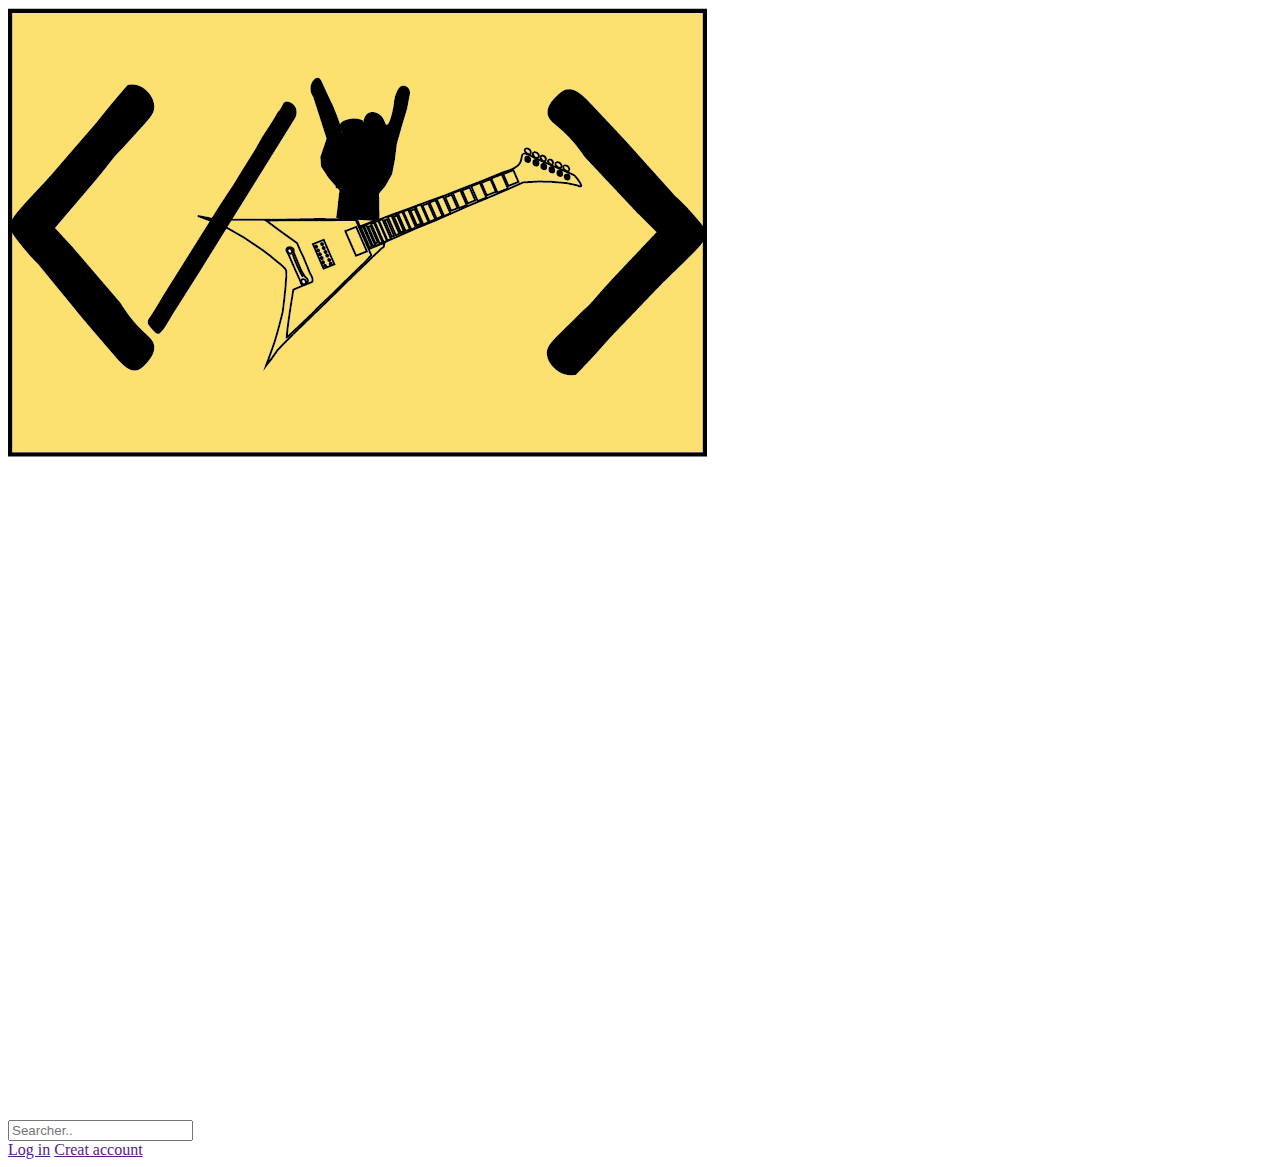
==== Index.html @ 86a0cb9c "Avance de la actividad Layout" ====
<!DOCTYPE html>
<html lang="en">
<head>
    <meta charset="UTF-8">
    <meta name="viewport" content="width=device-width, initial-scale=1.0">
    <title>Renposive</title>
    <link rel="stylesheet" href="style.css">
    <!-- <link rel="stylesheet" href="style2.css"> -->
</head>
<body>
    <header class="header">
        <div class="header__contenedor">
            <div class="header__contenedor--img-input">
                <img class="header__logo" src="Yesid Stiven Pabon Corredor.20.png" alt="">
                
                <input class="header__input" type="text"placeholder="Searcher.." >
            </div>
            <div class="header__contenedor--link">
                <a class="header__link"href="">Log in</a>
                <a class="header__link1"href="">Creat account</a>
            </div>    
        </div>      
    </header>
    <div class=" contenedor">
        <nav class="nav">
        </nav>
        <main class="main">
        </main>
        <aside class="aside">
        </aside>
    </div>
</body>
</html>
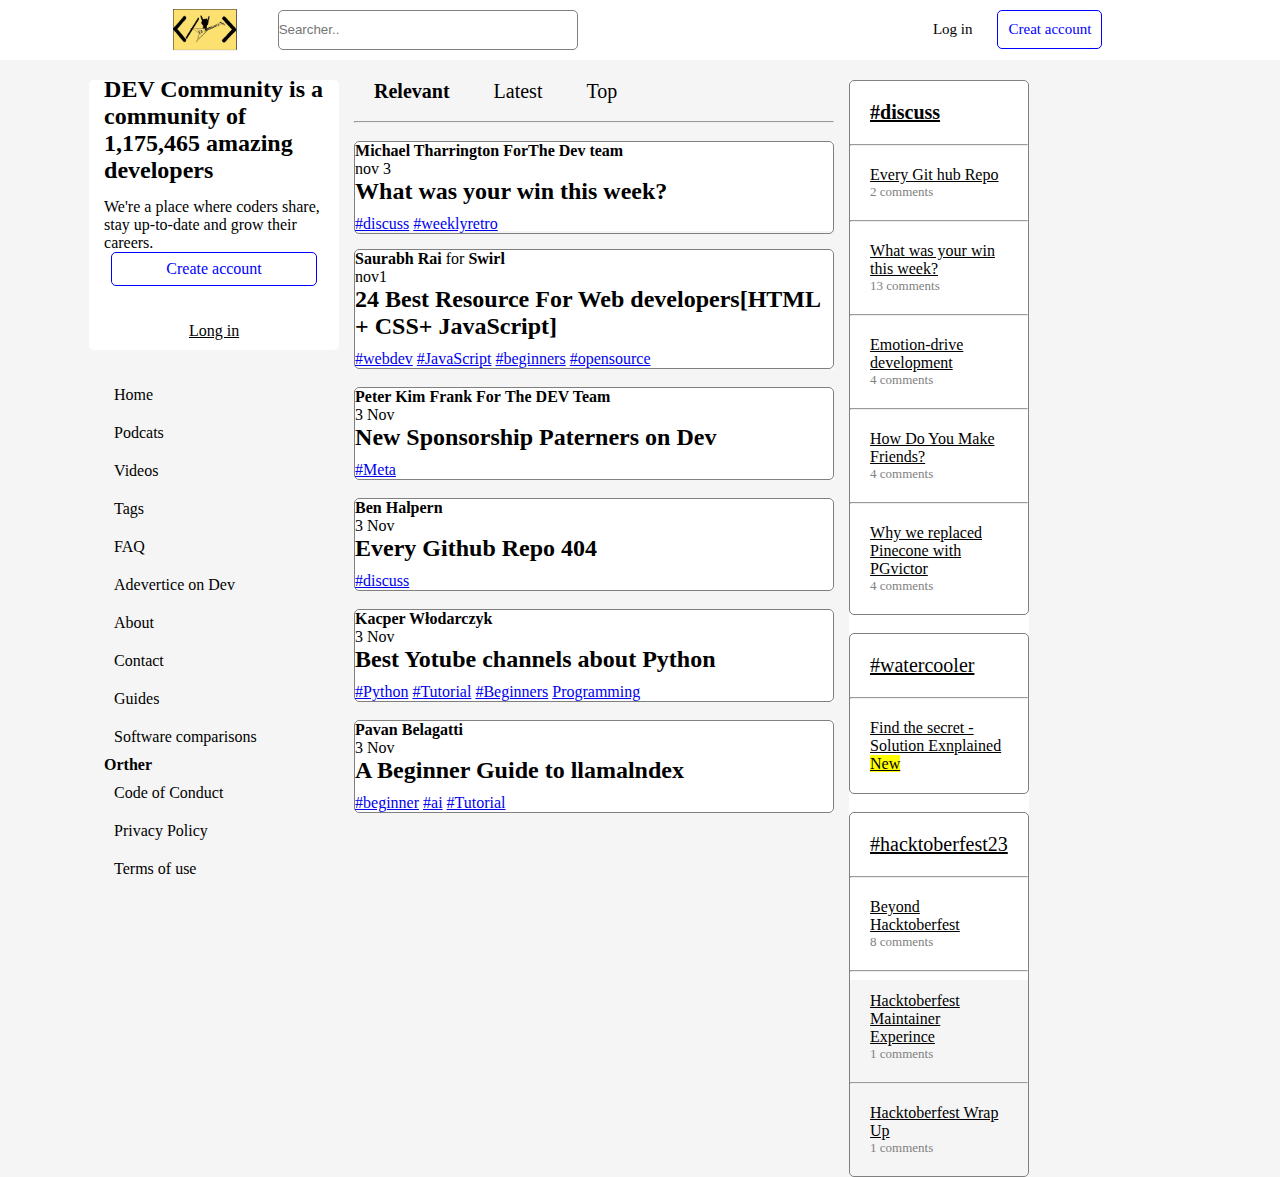
==== commit e5503bed: "Terminado" ====
--- a/Index.html
+++ b/Index.html
@@ -1,33 +1,214 @@
-<!DOCTYPE html>
-<html lang="en">
-<head>
-    <meta charset="UTF-8">
-    <meta name="viewport" content="width=device-width, initial-scale=1.0">
-    <title>Renposive</title>
-    <link rel="stylesheet" href="style.css">
-    <!-- <link rel="stylesheet" href="style2.css"> -->
-</head>
-<body>
-    <header class="header">
-        <div class="header__contenedor">
-            <div class="header__contenedor--img-input">
-                <img class="header__logo" src="Yesid Stiven Pabon Corredor.20.png" alt="">
-                
-                <input class="header__input" type="text"placeholder="Searcher.." >
-            </div>
-            <div class="header__contenedor--link">
-                <a class="header__link"href="">Log in</a>
-                <a class="header__link1"href="">Creat account</a>
-            </div>    
-        </div>      
-    </header>
-    <div class=" contenedor">
-        <nav class="nav">
-        </nav>
-        <main class="main">
-        </main>
-        <aside class="aside">
-        </aside>
-    </div>
-</body>
+<!DOCTYPE html>
+<html lang="en">
+<head>
+    <meta charset="UTF-8">
+    <link rel="stylesheet" href="https://cdnjs.cloudflare.com/ajax/libs/font-awesome/6.4.2/css/all.min.css" integrity="sha512-z3gLpd7yknf1YoNbCzqRKc4qyor8gaKU1qmn+CShxbuBusANI9QpRohGBreCFkKxLhei6S9CQXFEbbKuqLg0DA==" crossorigin="anonymous" referrerpolicy="no-referrer" />
+    <meta name="viewport" content="width=device-width, initial-scale=1.0">
+    <title>Renposive</title>
+    <!-- <link rel="stylesheet" href="style.css"> -->
+    <link rel="stylesheet" href="style2.css">
+</head>
+<body>
+    <header class="header">
+        <div class="header__contenedor">
+            <div class="header__contenedor--img-input">
+                <i class="fa-solid fa-bars fa-xl"></i>
+                <img class="header__logo" src="Yesid Stiven Pabon Corredor.20.png" alt="">
+                <i class="fa-solid fa-magnifying-glass fa-xl"></i>
+                <input class="header__input" type="text"placeholder="Searcher.." >
+            </div>
+            <div class="header__contenedor--link">
+                <a class="header__link"href="">Log in</a>
+                <a class="header__link1"href="">Creat account</a>
+            </div>    
+        </div>      
+    </header>
+    <div class=" contenedor">
+        <nav class="nav">
+            <div class="contenedor__nav">
+                <div class="contenedor__nav--titulo">
+                    <h2 class="contenedor__nav--titulo-text">DEV Community is a community of 1,175,465 amazing developers</h2>
+                </div><br>
+                <div class="contenedor__nav--parrafo">
+                    <p class="contenedor__nav--parrafo-p">We're a place where coders share, stay up-to-date and grow their careers.</p>
+                </div>
+                <div class="contenedor__nav--hipervinculos">
+                    <a class="contenedor__nav--hipervinculos-1" href="#">Create account</a><br><br>
+                    <a class="contenedor__nav--hipervinculos-2" href="#">Long in</a>
+                </div><br><br>
+                 <div class="contenedor__etiquetas">
+                        <ul>
+                            <li class="contenedor__etiquetas--li"><i class="fa-solid fa-house"></i><a class="contenedor__hiper" href="#"> Home</a></li>
+                            <li class="contenedor__etiquetas--li"><i class="fa-solid fa-microphone"></i><a class="contenedor__hiper" href="#">Podcats</a></li>
+                            <li class="contenedor__etiquetas--li"><i class="fa-solid fa-video"></i><a class="contenedor__hiper" href="#">Videos</a></li>
+                            <li class="contenedor__etiquetas--li"><i class="fa-solid fa-tag"></i><a class="contenedor__hiper" href="#">Tags</a></li>
+                            <li class="contenedor__etiquetas--li"><i class="fa-regular fa-lightbulb"></i><a class="contenedor__hiper" href="#">FAQ</a></li>
+                            <li class="contenedor__etiquetas--li"><i class="fa-solid fa-heart"></i><a class="contenedor__hiper" href="#">Adevertice on Dev</a></li>
+                            <li class="contenedor__etiquetas--li"><a class="contenedor__hiper"  href="#">About</a></li>
+                            <li class="contenedor__etiquetas--li"><i class="fa-solid fa-book-open"></i><a class="contenedor__hiper" href="#">Contact</a></li>
+                            <li class="contenedor__etiquetas--li"><i class="fa-solid fa-book-open"></i><a class="contenedor__hiper" href="#">Guides</a></li>
+                            <li class="contenedor__etiquetas--li"><i class="fa-solid fa-face-rolling-eyes"></i><a class="contenedor__hiper" href="#">Software comparisons</a></li>
+                            <p><b>Orther</b></p>
+                            <li class="contenedor__etiquetas--li"><i class="fa-solid fa-thumbs-up"></i><a class="contenedor__hiper" href="#">Code of Conduct</a></li>
+                            <li class="contenedor__etiquetas--li"><i class="fa-solid fa-face-grin-tongue-squint"></i><a class="contenedor__hiper" href="#">Privacy Policy</a></li>
+                            <li class="contenedor__etiquetas--li"><i class="fa-regular fa-face-smile-beam"></i><a class="contenedor__hiper" href="#">Terms of use</a></li>
+                        </ul>
+                </div> 
+        </nav>
+        <main class="main">
+            <div class="contenedor__main">
+                <a class="contenedor__main--hipervinculo" href="#"><b>Relevant</b></a>
+                <a class="contenedor__main--hipervinculo" href="#">Latest</a>
+                <a class="contenedor__main--hipervinculo" href="#">Top</a>
+            </div><br>
+            <hr> <br>
+            <div class="contenedor__section">
+              <section class="contenedor__main--section">
+                <article class="contenedor__main--article">
+                  <div><p class="contenedor__main--parrafo"><b>Michael Tharrington For</b><b>The Dev team</b></p>
+                  <p class="contenedor__main--parrafo">nov 3</p>
+                  <h2 class="contenedor__main--titulo">What was your win this week?</h2></div>
+                  <div>
+                    <a class="contenedor__main--hipervinculo1" href="#">#discuss</a> 
+                    <a class="contenedor__main--hipervinculo1" href="#">#weeklyretro</a>
+                  </div>
+                </article>
+              </section>
+              <br>
+              <section class="contenedor__main--section">
+                <article class="contenedor__main--article">
+                  <div><p class="contenedor__main--parrafo"><b>Saurabh Rai</b> for <b>Swirl</b></p>
+                  <p class="contenedor__main--parrafo">nov1</p>
+                  <h2 class="contenedor__main--titulo">24 Best Resource For Web developers[HTML + CSS+ JavaScript]</h2></div>
+                  <div>
+                    <a class="contenedor__main--hipervinculo2" href="#">#webdev</a>
+                    <a class="contenedor__main--hipervinculo2" href="#">#JavaScript</a>
+                    <a class="contenedor__main--hipervinculo2" href="#">#beginners</a>
+                    <a class="contenedor__main--hipervinculo2" href="#">#opensource</a>
+                  </div>
+                </article>
+              </section>
+              <br>
+                <section class="contenedor__main--section">
+                  <article class="contenedor__main--article">
+                    <div>
+                      <p class="contenedor__main--parrafo"><b>Peter Kim Frank For</b> <b>The DEV Team</b></p>
+                      <p class="contenedor__main--parrafo" >3 Nov</p>
+                      <h2 class="contenedor__main--titulo">New Sponsorship Paterners on Dev</h2></div>
+                    <div>
+                      <a class="contenedor__main--hipervinculo3" href="#">#Meta</a>
+                    </div>
+                  </article>
+                </section>
+              <br>
+                  <section class="contenedor__main--section">
+                      <article class="contenedor__main--article">
+                        <div>
+                          <p class="contenedor__main--parrafo"><b>Ben Halpern</b></p>
+                          <P class="contenedor__main--parrafo">3 Nov</P>
+                          <h2 class="contenedor__main--titulo">Every Github Repo 404</h2>
+                        </div>
+                        <div>
+                          <a class="contenedor__main--hipervinculo4" href="#">#discuss</a>
+                        </div>
+                      </article>
+                    </section>
+                <br>
+              <section class="contenedor__main--section">
+                <article class="contenedor__main--article">
+                  <div><p class="contenedor__main--parrafo"><b>Kacper Włodarczyk</b></p>
+                    <p class="contenedor__main--parrafo">3 Nov</p>
+                    <h2 class="contenedor__main--titulo">Best Yotube channels about Python</h2></div>
+                  <div>
+                    <a class="contenedor__main--hipervinculo5" href="#">#Python</a>
+                    <a class="contenedor__main--hipervinculo5" href="#">#Tutorial</a>
+                    <a class="contenedor__main--hipervinculo5" href="#">#Beginners</a>
+                    <a class="contenedor__main--hipervinculo5" href="#">Programming</a>
+                  </div>
+                </article>
+              </section>
+              <br>
+              <section class="contenedor__main--section">
+                <article class="contenedor__main--article">
+                  <div> 
+                    <p class="contenedor__main--parrafo"><b>Pavan Belagatti</b></p>
+                    <p class="contenedor__main--parrafo">3 Nov</p>
+                    <h2 class="contenedor__main--titulo">A Beginner Guide to llamalndex</h2>
+                  </div>
+                  <div>
+                    <a class="contenedor__main--hipervinculo6" href="#">#beginner</a> 
+                    <a class="contenedor__main--hipervinculo6" href="#">#ai</a>
+                    <a class="contenedor__main--hipervinculo6" href="#">#Tutorial</a>
+                    <a class="contenedor__main--hipervinculo6" href="#"></a>
+                  </div>
+                </article>
+              </section>
+            </div>
+        </main>
+        <aside class="aside">
+          <section class="contenedor__aside1">
+              <article class="contenedor__aside--article">
+                <a class="contenedor__aside--hipervinculo" href="#" style="font-size: 20px;"><b>#discuss</b></a>
+              </article>
+              <hr>
+              <article class="contenedor__aside--article">
+                <a class="contenedor__aside--hipervinculo" href="#">Every Git hub Repo</a>
+                <p class="contenedor__aside--parrafo">2 comments</p>
+              </article>
+              <hr>
+              <article class="contenedor__aside--article">
+                <a class="contenedor__aside--hipervinculo" href="#">What was your win this week?</a> 
+                <p class="contenedor__aside--parrafo">13 comments</p>
+              </article>
+              <hr>
+              <article class="contenedor__aside--article">
+                <a class="contenedor__aside--hipervinculo" href="#">Emotion-drive development</a>
+                <p class="contenedor__aside--parrafo">4 comments</p>
+              </article>
+              <hr>
+              <article class="contenedor__aside--article">
+                <a class="contenedor__aside--hipervinculo" href="#">How Do You Make Friends?</a>
+                <p class="contenedor__aside--parrafo">4 comments</p>
+              </article>
+              <hr>
+              <article class="contenedor__aside--article">
+                <a class="contenedor__aside--hipervinculo" href="#">Why we replaced Pinecone with PGvictor</a>
+                <p  class="contenedor__aside--parrafo">4 comments</p>
+              </article>
+          </section>
+          <br>
+          <section class="contenedor__aside2">
+              <article class="contenedor__aside--article2">
+                <a class="contenedor__aside--hipervinculo2" href="#" style="font-size: 20px;">#watercooler</a>
+              </article>
+              <hr>
+              <article class="contenedor__aside--article2">
+                <a class="contenedor__aside--hipervinculo2" href="#">Find the secret -Solution Exnplained</a><br>
+                <a class="contenedor__aside--hipervinculo2" href="#" style="background-color: yellow;">New</a>
+              </article>
+          </section>
+          <br>
+          <section class="contenedor__aside3">
+            <article class="contenedor__aside--article3">
+              <a class="contenedor__aside--hipervinculo3" href="#" style="font-size: 20px;">#hacktoberfest23</a>
+            </article>
+            <hr>
+            <article class="contenedor__aside--article3">
+              <a class="contenedor__aside--hipervinculo3" href="#">Beyond Hacktoberfest</a>
+              <p class="contenedor__aside--parrafo">8 comments</p>
+            </article>
+            <hr>
+            <article class="contenedor__aside--article3">
+              <a class="contenedor__aside--hipervinculo3" href="#">Hacktoberfest Maintainer Experince</a>
+              <p class="contenedor__aside--parrafo">1 comments</p>
+            </article>
+            <hr>
+            <article class="contenedor__aside--article3">
+              <a class="contenedor__aside--hipervinculo3" href="#">Hacktoberfest Wrap Up</a>
+              <p class="contenedor__aside--parrafo">1 comments</p>
+            </article>
+          </section>
+        </aside>
+    </div>
+</body>
 </html>--- a/style2.css
+++ b/style2.css
@@ -0,0 +1,330 @@
+*{
+    margin: 0;
+    padding: 0;
+    box-sizing: border-box;
+}
+body{
+    background-color: #f5f5f5;
+}
+.contenedor{
+    display: grid;
+    grid-template: 
+    '. nav main aside .';
+    grid-template-columns: 0.2fr 0.1fr 0.5fr 0.2fr;
+    gap: 15px;
+    padding: 20px;
+}
+.header{
+    width: 100%;
+    height: 60px;
+    grid-area: head;
+    background-color:#ffffff;
+}
+.nav{
+    width: 100%;
+    height: 100%;
+    grid-area: nav;
+    background-color: #f5f5f5;
+}
+.main{
+    width: 100%;
+    height: 100vh;
+    grid-area: main;
+    background-color: #f5f5f5;
+}
+/* .aside{
+    width: 100%;
+    height: 100vh;
+    grid-area: aside;
+    background-color: green;
+} */
+.header__contenedor{
+    display: flex;
+    align-items: center;
+    justify-content: center;
+    justify-content: space-around;
+}
+.header__contenedor--img-input{
+    height: 100%;
+    display: flex;
+    align-items: center;
+    justify-content:start;
+}
+.header__contenedor--link{
+    margin: 10px;
+    margin-bottom: 70px;
+    display: flex;
+    justify-content: center;
+    align-items: center;
+}
+
+.header__logo{
+    display: flex;
+    margin: 5px;
+    height: 100%;
+    width: 100px;
+}
+.header__input{
+    margin-bottom: 60px;
+    display: flex;
+    height: 40px;
+    width: 300px;
+    border: 1px solid grey;
+    border-radius: 5px;
+    align-items: center;
+    justify-content: center;
+}
+.header__link{
+    font-size: 15px;
+    color: black;
+    text-decoration:none;
+    padding: 10px 10px 10px 10px;
+    border-radius: 5px;
+}
+.header__link1{
+    font-size: 15px;
+    align-items: center;
+    justify-content: center;
+    margin-left: 15px;
+    border:1px  solid blue;
+    border-radius: 5px;
+    color: blue;
+    text-decoration:none;
+    padding: 10px 10px 10px 10px;
+
+}
+.header__link:hover{
+    text-decoration: underline;
+    background-color: rgb(219, 214, 214);
+    color: blue;
+}
+.header__link1:hover{
+    text-decoration: underline;
+    color:white;
+    background-color: rgb(104, 104, 229);
+}
+@media(max-width:768px){
+    .contenedor{
+        display: grid;
+        grid-template: 
+        ' nav main .';
+        grid-template-columns: 0.3fr 5fr ;
+    }
+    .nav{
+        width: 100%;
+        height: 100vh;
+    }
+    .main{
+        width: 100%;
+        height: 100vh;
+        grid-area: main;
+    }
+    .aside{
+        display: none;
+    }
+    .fa-bars{
+        display: none;
+    }
+    .fa-magnifying-glass{
+        display: none;
+    }
+    .contenedor__aside{
+      display: none;
+    }
+    .contenedor__etiquetas--li{
+        list-style: none;
+    }
+}
+@media(min-width:768px){
+        .contenedor{
+        display: gird;
+        grid-area:
+        '.';
+    }
+    .aside{
+        width: 100%;
+        height: 100vh;
+        grid-area: aside;
+        background-color: white;
+    }
+    .fa-bars{
+        display: none;
+    }
+    .fa-magnifying-glass{
+        display: none;
+    }
+}
+.contenedor__nav{
+    display: grid;
+    grid-template-columns: repeat(1,220px);
+    grid-template-rows: 100px;
+    background-color: white;
+    width: 250px;
+    height: 270px;
+    border-radius: 5px 5px 5px 5px;
+    justify-content: center;
+    align-items: center;
+}
+.etiquetas{
+    display: flex;
+    flex-direction: column;
+    justify-content: center;
+    align-items: center;
+}
+.contenedor__nav--hipervinculos{
+    display: flex;
+    flex-direction: column;
+    justify-content: center;
+    align-items: center;
+
+}
+.contenedor__nav--hipervinculos-1{
+    color: blue;
+    padding:7px 54px;
+    text-decoration: none;
+    border: 1px solid blue;
+    border-radius: 5px 5px 5px 5px;
+}
+.contenedor__nav--hipervinculos-1:hover{
+    background-color: blue;
+    color: white;
+    text-decoration: underline;
+
+}
+.contenedor__nav--hipervinculos-2{
+    color: black;
+}
+.contenedor__nav--hipervinculos-2:hover{
+    background-color: #3b49df77;
+    padding: 7px 77px;
+    border-radius: 5px 5px 5px 5px;
+    text-decoration: underline;
+}
+.contenedor__etiquetas--li{
+    list-style: none;
+    padding: 10px 10px 10px 10px;
+    gap: 5px;
+}
+.contenedor__etiquetas--li:hover{
+    background-color: #ACE6FA;
+    border-radius: 5px 5px 5px 5px;
+    text-decoration: underline;
+}
+.contenedor__hiper{
+    color: black;
+    text-decoration: none;
+    text-decoration: none;
+}
+.contenedor__main--hipervinculo{
+    font-size: 20px;
+    color: black;
+    text-decoration: none;
+    padding: 15px 15px 15px 15px;
+    margin: 5px;
+  }
+  .contenedor__main--hipervinculo:hover{
+    color: blue;
+    text-decoration: underline;
+    background-color: white;
+    border-radius: 5px 5px 5px 5px;
+  }
+  .contenedor__section{
+    display: grid;
+    grid-template-columns: repeat(1,480px);
+    grid-template-rows: repeat(1,90px);
+  }
+  .contenedor__main--article{
+    border: 1px solid gray;
+    border-radius: 5px 5px 5px 5px;
+    gap:10px;
+    display: flex;
+    flex-direction: column;
+  }
+  .contenedor__main--section{
+    background-color: white;
+  }
+  .contenedor__aside1{
+    border-radius: 5px 5px 5px 5px;
+    border: 1px solid grey;
+  }
+  .contenedor__aside2{
+    border: 1px solid grey;
+    border-radius: 5px 5px 5px 5px ;
+  }
+  .contenedor__aside3{
+    border-radius: 5px 5px 5px 5px;
+    border:  1px solid grey;
+  }
+  .contenedor__aside--article{
+    padding: 20px 20px 20px 20px;
+  }
+  .contenedor__aside--article2{
+    padding: 20px 20px 20px 20px;
+  }
+  .contenedor__aside--article3{
+    padding: 20px 20px 20px 20px;
+  }
+  .contenedor__aside--hipervinculo{
+    color:  black;
+  }
+  .contenedor__aside--hipervinculo:hover{
+    color: blue;
+  }
+  .contenedor__aside--hipervinculo2{
+    color: black;
+  }
+  .contenedor__aside--hipervinculo2:hover{
+    color: blue;
+  }
+  .contenedor__aside--hipervinculo3{
+    color: black;
+  }
+  .contenedor__aside--hipervinculo3:hover{
+    color: blue;
+  }
+  .contenedor__aside--parrafo{
+    color: grey;
+    font-size: 13px;
+  }
+@media(max-width:425px){
+    .contenedor{
+        display: grid;
+        grid-template-columns: repeat(1,1fr);
+        grid-template-rows: repeat(2,1fr);
+        grid-template-areas:
+        'main';
+    }
+    .header{
+        width: 100vh;
+
+    }
+    .header__contenedor{
+        display: flex;
+        width: 100%;
+        align-items: center;
+        justify-content: space-evenly;
+    }
+    .header__contenedor--img-input{
+        display: flex;
+        align-items: center;
+        justify-content:space-evenly;
+    }
+    .fa-solid{
+        margin-bottom: 60px;
+        display: flex;
+        align-items: center;
+        justify-content:space-evenly;
+    }
+    .header__input{
+        display: none;
+    }
+    .header__link{
+        display: none;
+    }
+    .aside{
+        display: none;
+    }
+    .nav{
+        display: none;
+    }
+}
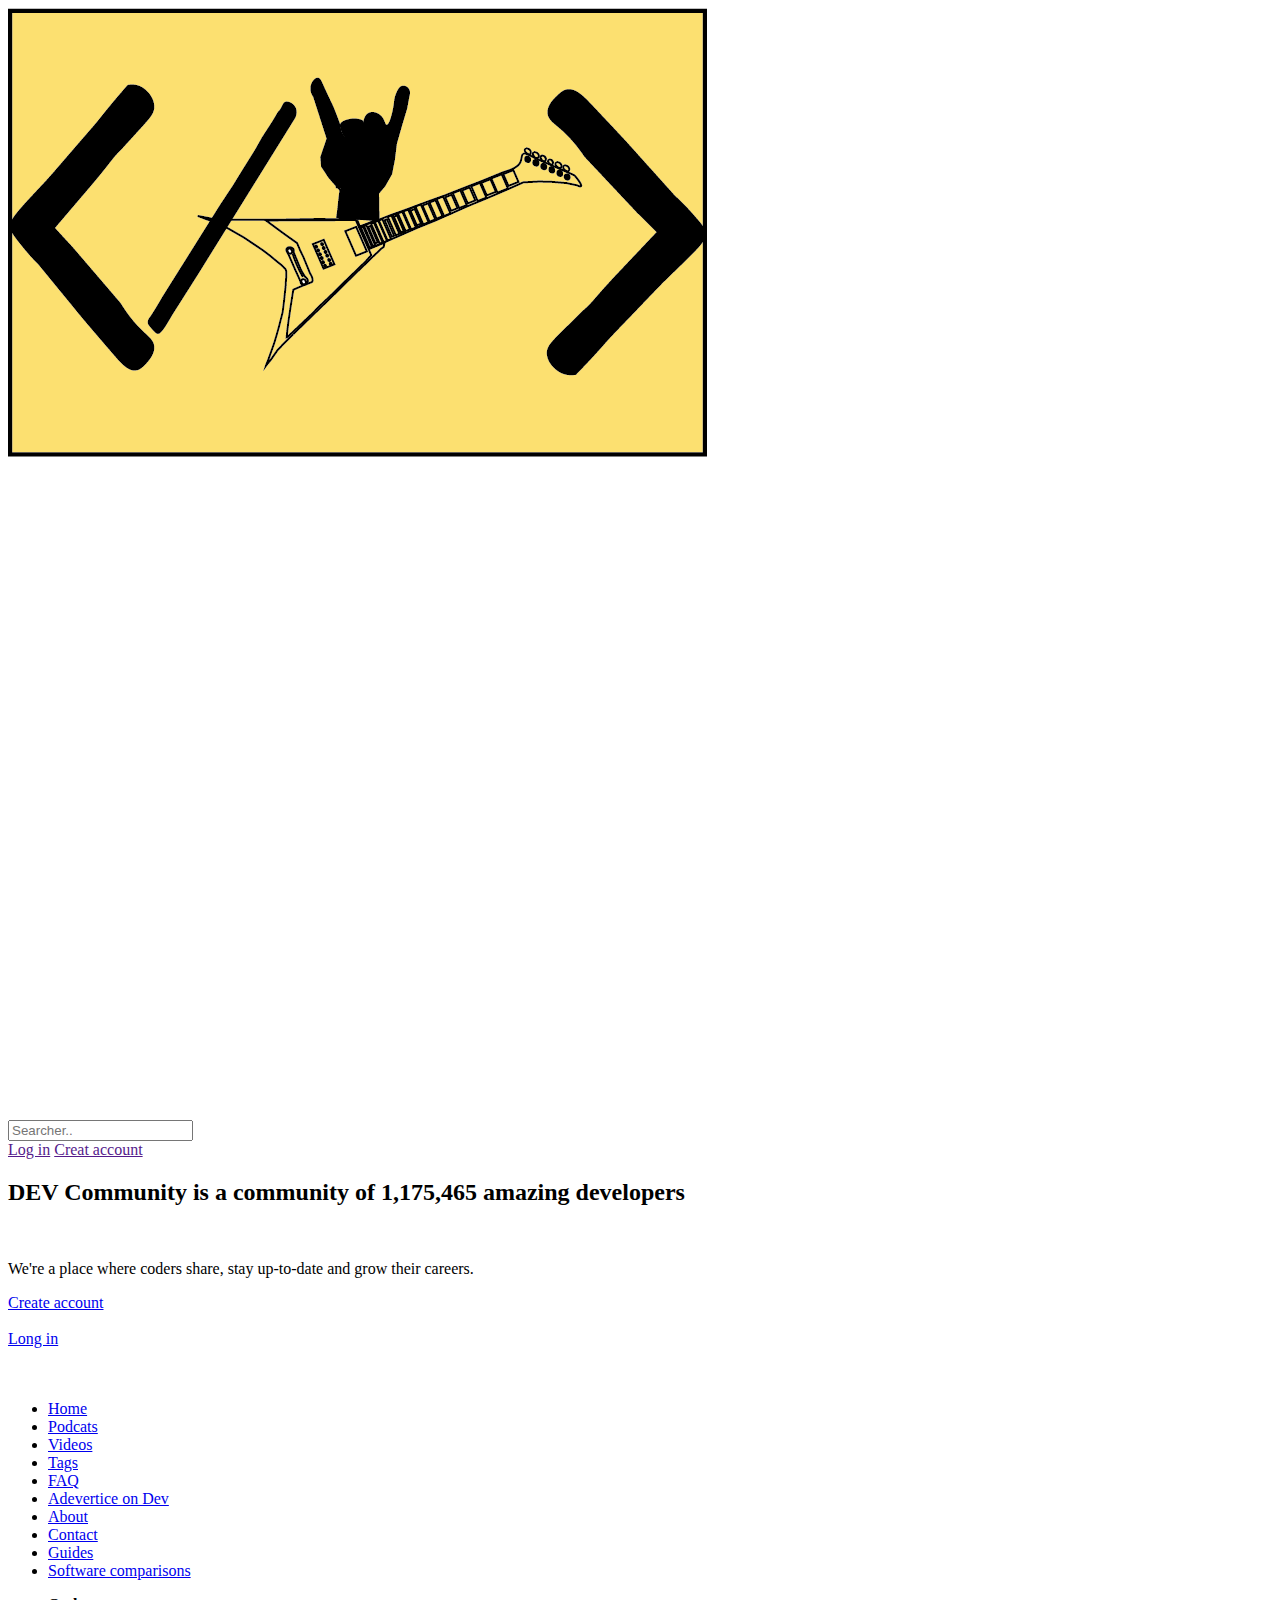
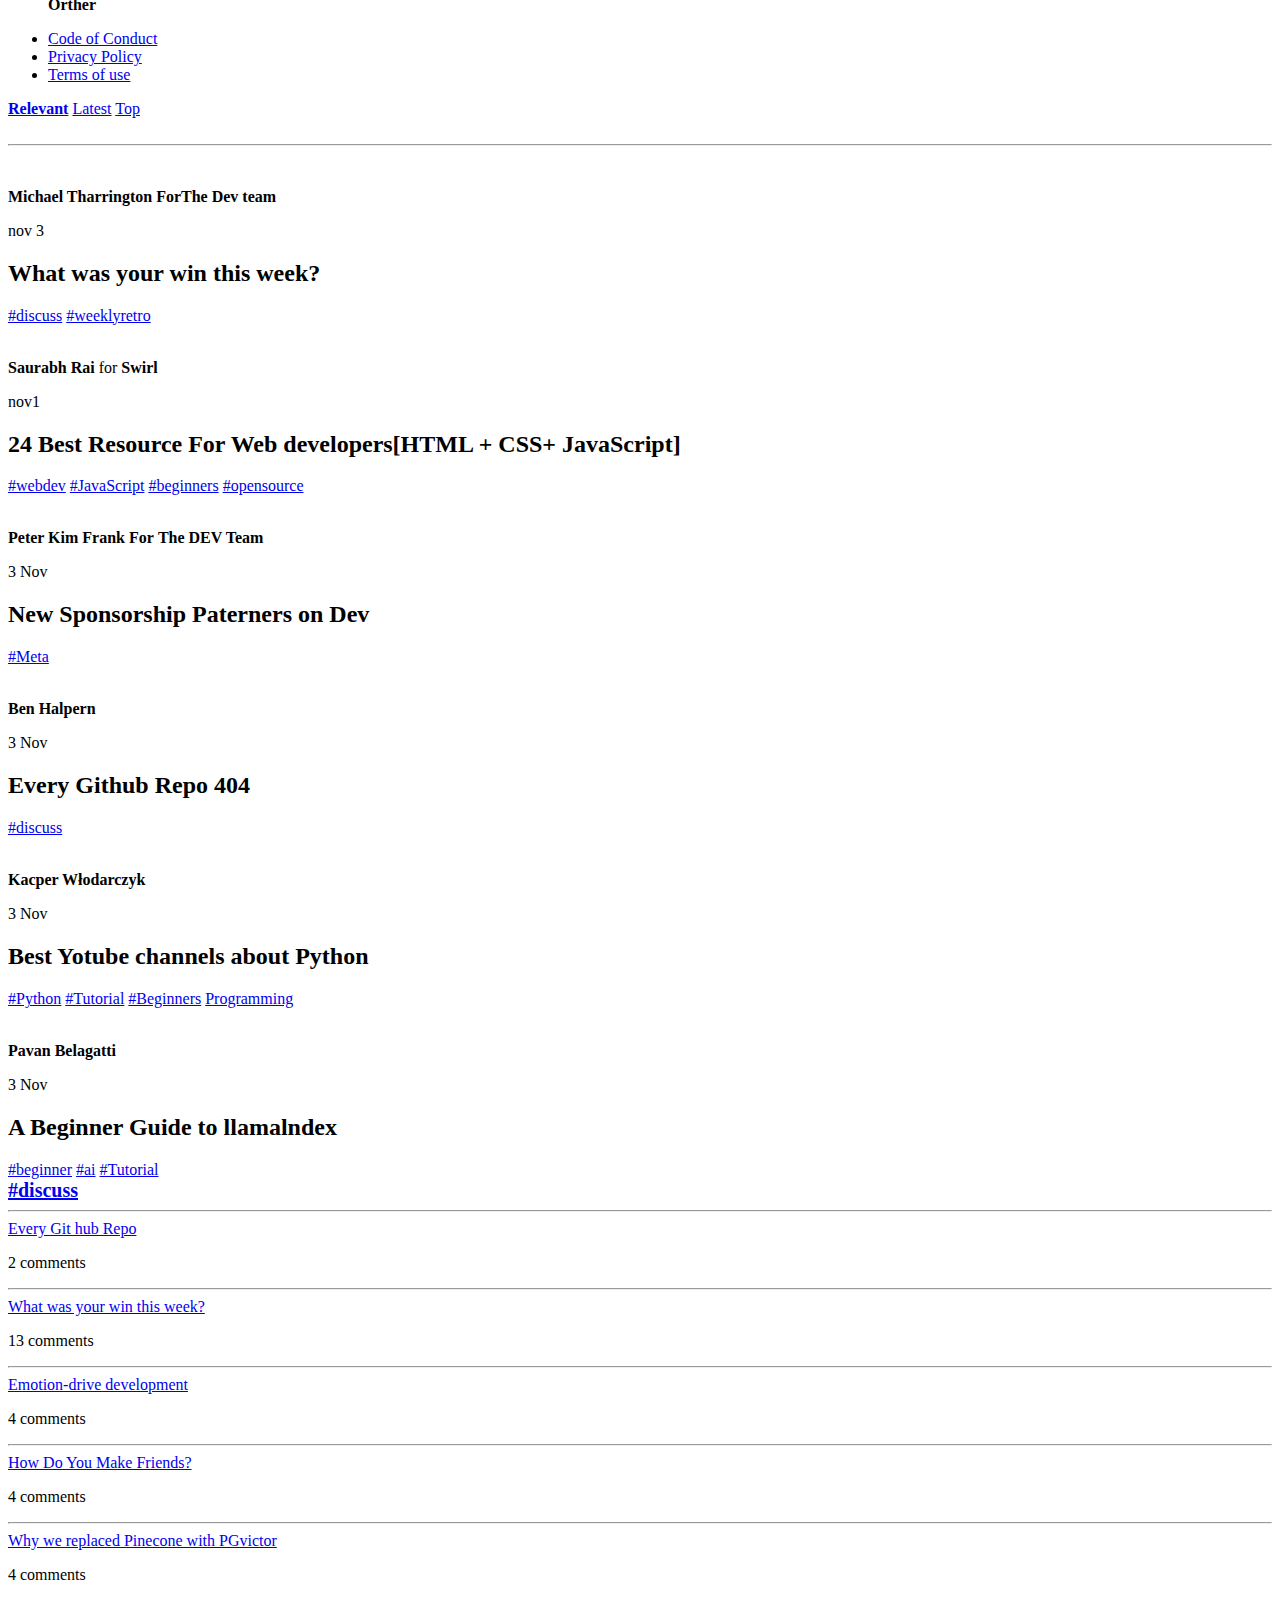
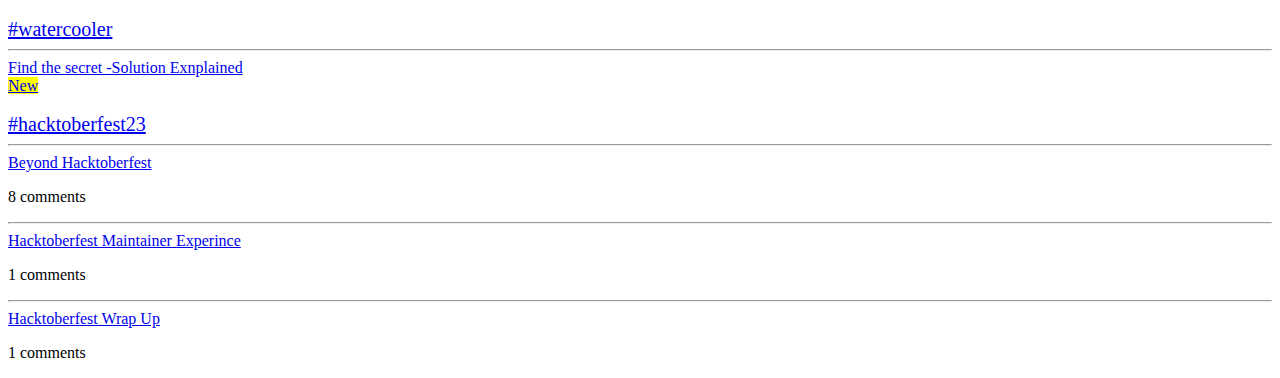
==== commit d0a067a8: "hola" ====
--- a/Index.html
+++ b/Index.html
@@ -5,8 +5,8 @@
     <link rel="stylesheet" href="https://cdnjs.cloudflare.com/ajax/libs/font-awesome/6.4.2/css/all.min.css" integrity="sha512-z3gLpd7yknf1YoNbCzqRKc4qyor8gaKU1qmn+CShxbuBusANI9QpRohGBreCFkKxLhei6S9CQXFEbbKuqLg0DA==" crossorigin="anonymous" referrerpolicy="no-referrer" />
     <meta name="viewport" content="width=device-width, initial-scale=1.0">
     <title>Renposive</title>
-    <!-- <link rel="stylesheet" href="style.css"> -->
-    <link rel="stylesheet" href="style2.css">
+    <link rel="stylesheet" href="style.css">
+    <!-- <link rel="stylesheet" href="style2.css"> -->
 </head>
 <body>
     <header class="header">
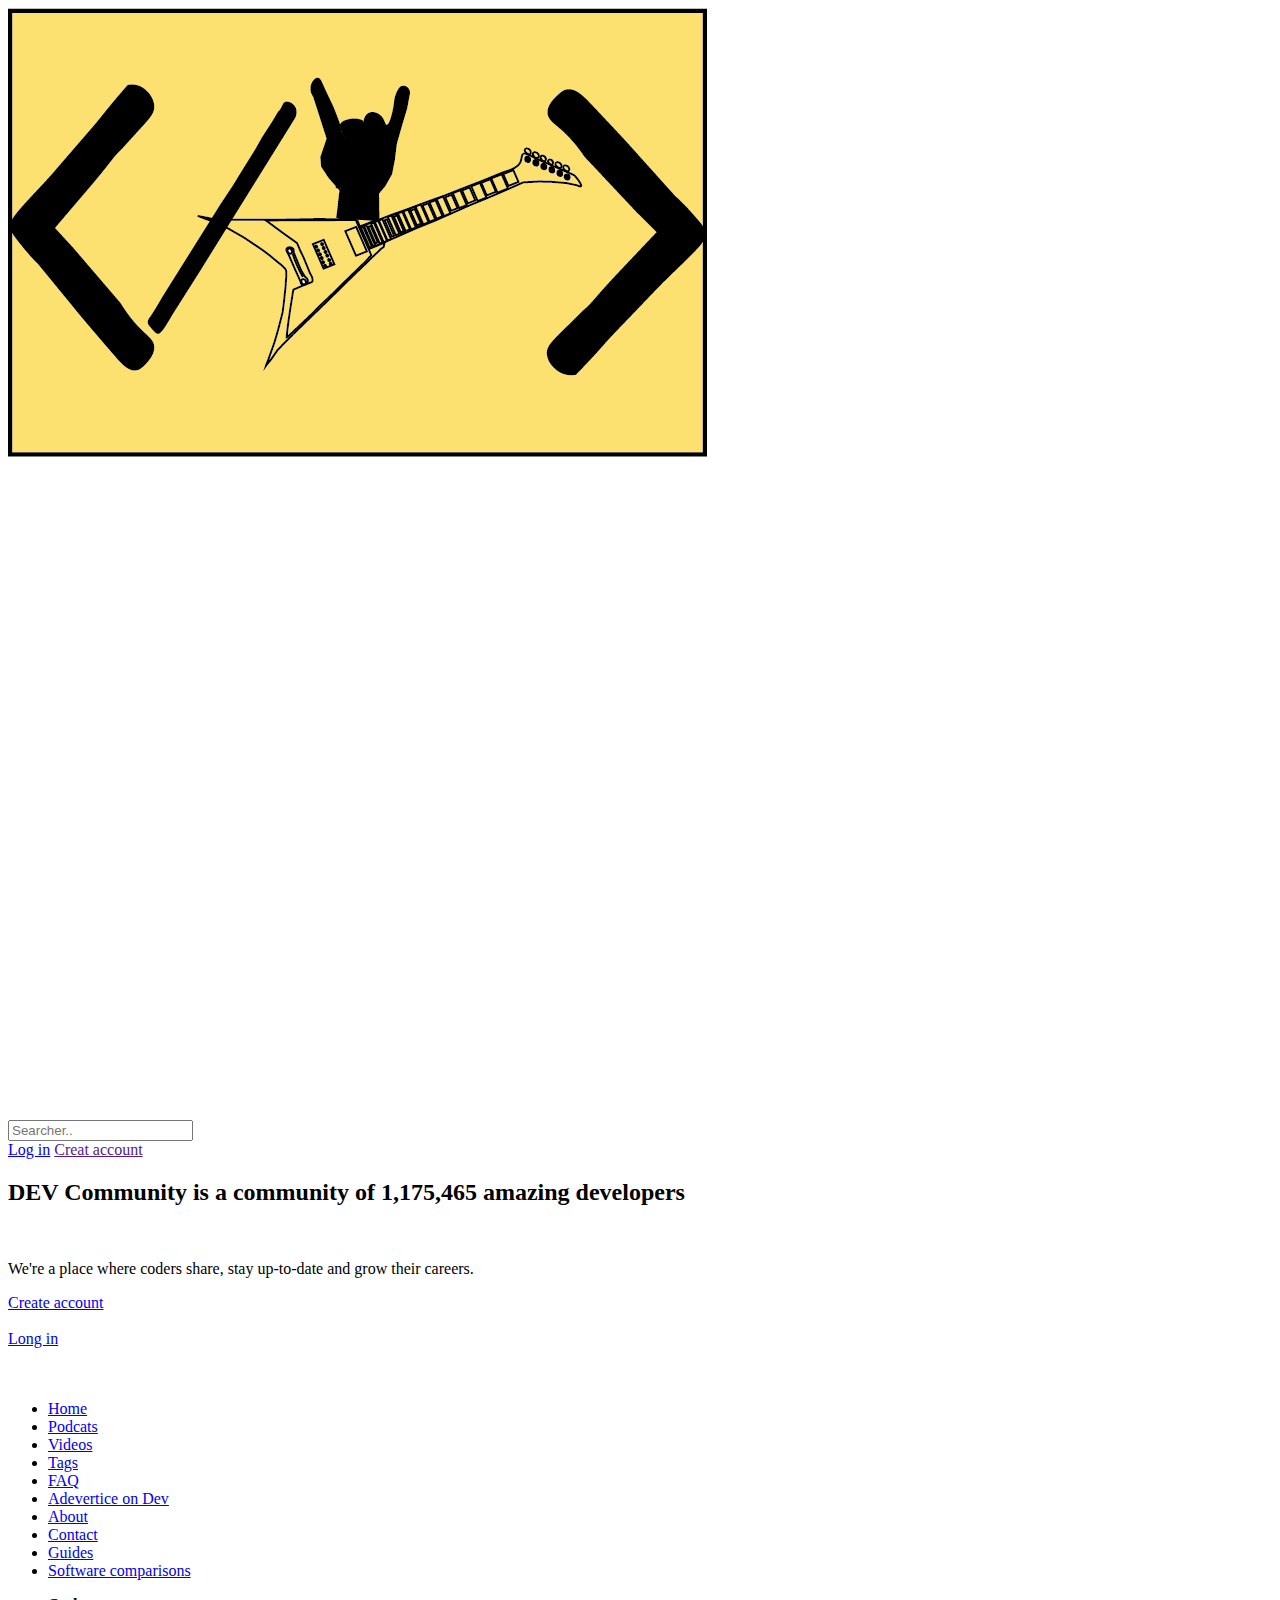
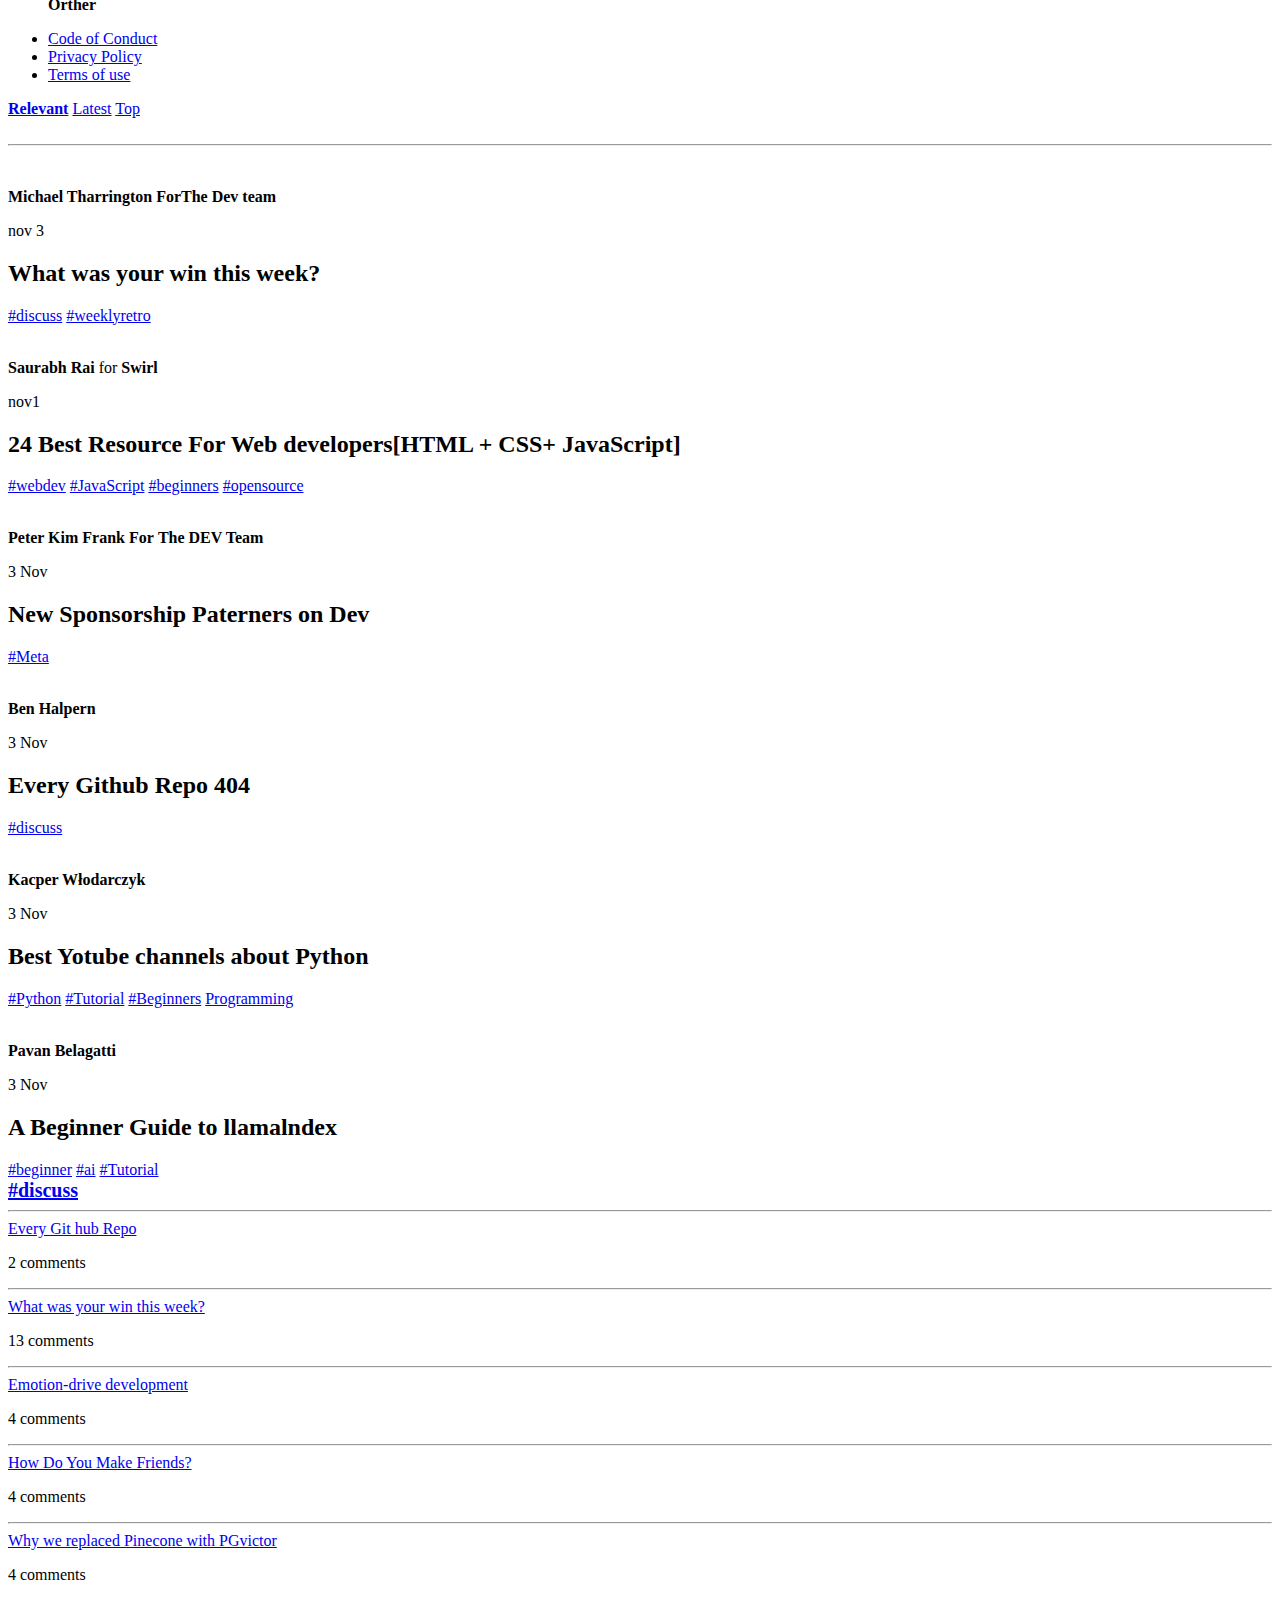
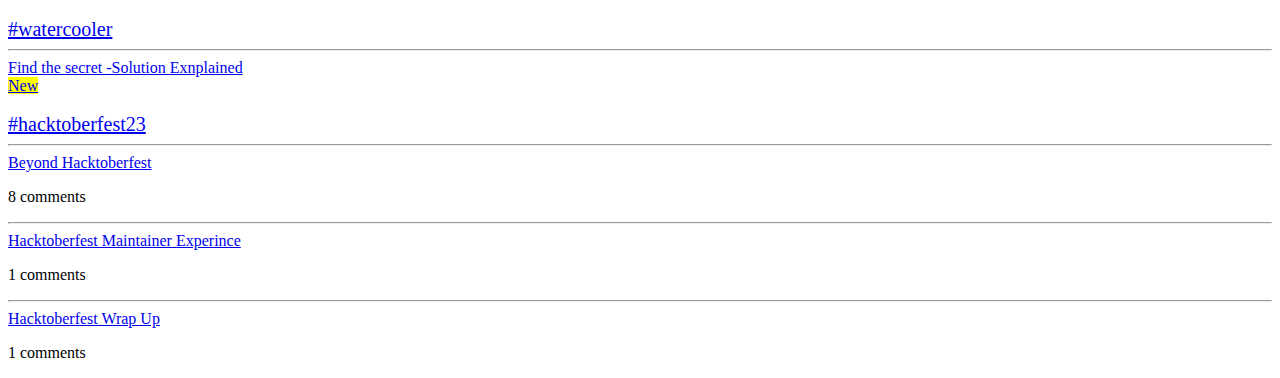
==== commit a43a7971: "Prueba 2" ====
--- a/Index.html
+++ b/Index.html
@@ -18,7 +18,7 @@
                 <input class="header__input" type="text"placeholder="Searcher.." >
             </div>
             <div class="header__contenedor--link">
-                <a class="header__link"href="">Log in</a>
+                <a class="header__link"href="/Login/login.html">Log in</a>
                 <a class="header__link1"href="">Creat account</a>
             </div>    
         </div>      
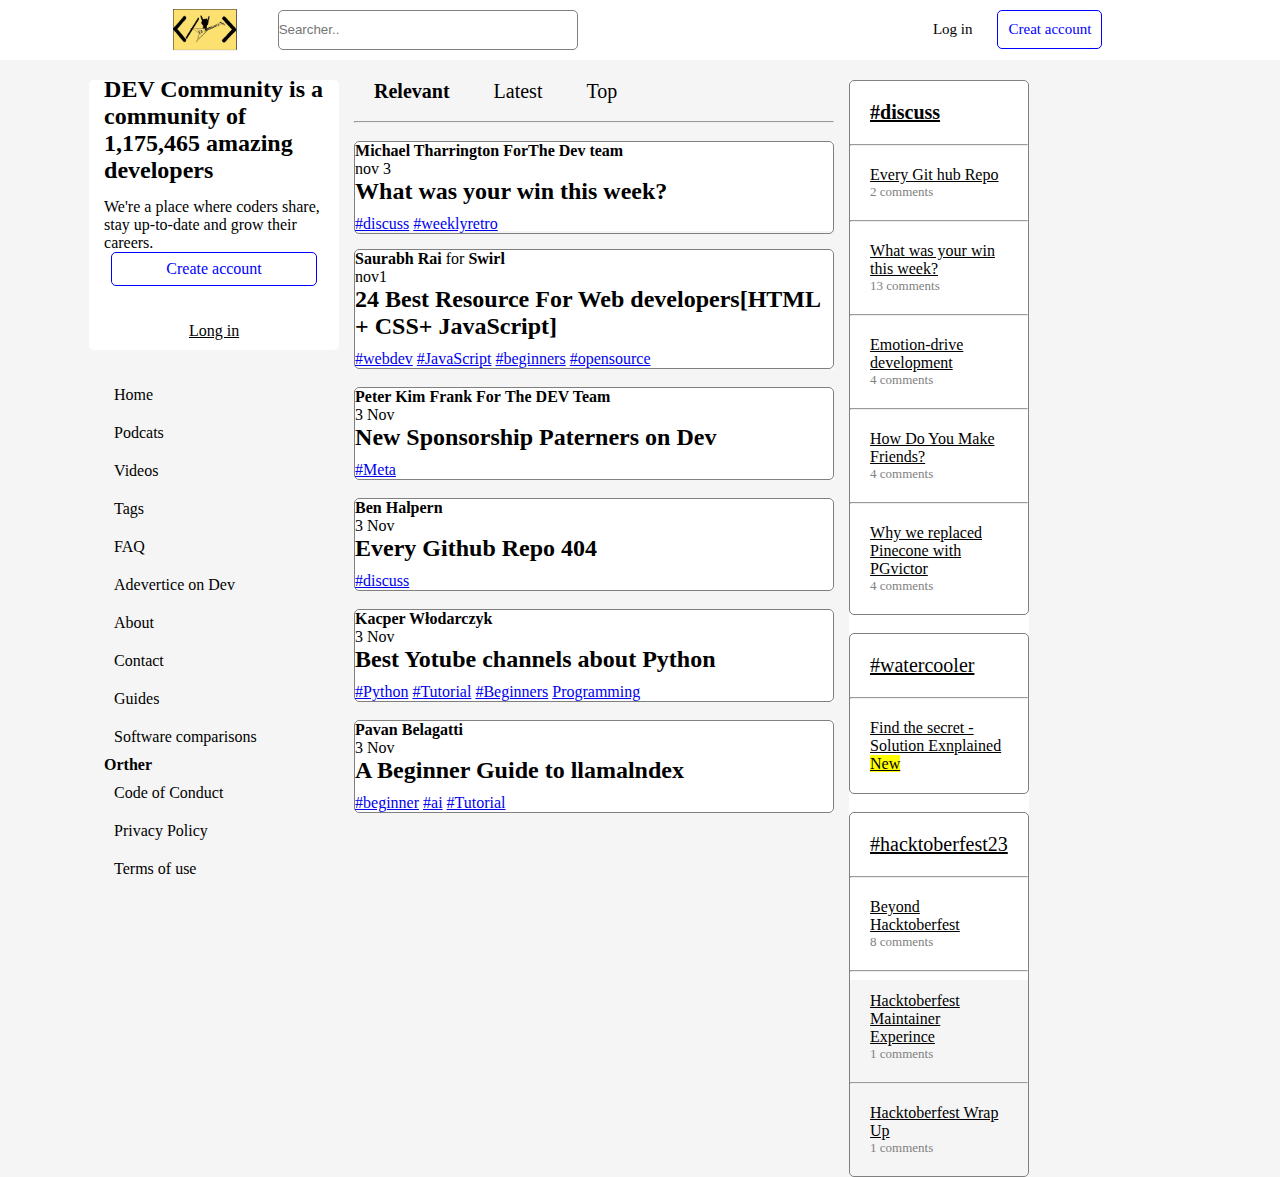
==== commit c77193b7: "auxilio" ====
--- a/Index.html
+++ b/Index.html
@@ -5,21 +5,21 @@
     <link rel="stylesheet" href="https://cdnjs.cloudflare.com/ajax/libs/font-awesome/6.4.2/css/all.min.css" integrity="sha512-z3gLpd7yknf1YoNbCzqRKc4qyor8gaKU1qmn+CShxbuBusANI9QpRohGBreCFkKxLhei6S9CQXFEbbKuqLg0DA==" crossorigin="anonymous" referrerpolicy="no-referrer" />
     <meta name="viewport" content="width=device-width, initial-scale=1.0">
     <title>Renposive</title>
-    <link rel="stylesheet" href="style.css">
-    <!-- <link rel="stylesheet" href="style2.css"> -->
+    <!-- <link rel="stylesheet" href="style.css"> -->
+    <link rel="stylesheet" href="style2.css">
 </head>
 <body>
     <header class="header">
         <div class="header__contenedor">
             <div class="header__contenedor--img-input">
                 <i class="fa-solid fa-bars fa-xl"></i>
-                <img class="header__logo" src="Yesid Stiven Pabon Corredor.20.png" alt="">
+                <img class="header__logo" src="Yesid Stiven Pabon Corredor.20.png" alt="" src="">
                 <i class="fa-solid fa-magnifying-glass fa-xl"></i>
                 <input class="header__input" type="text"placeholder="Searcher.." >
             </div>
             <div class="header__contenedor--link">
-                <a class="header__link"href="/Login/login.html">Log in</a>
-                <a class="header__link1"href="">Creat account</a>
+                <a class="header__link"href="">Log in</a>
+                <a class="header__link1"href="/register/register.html">Creat account</a>
             </div>    
         </div>      
     </header>
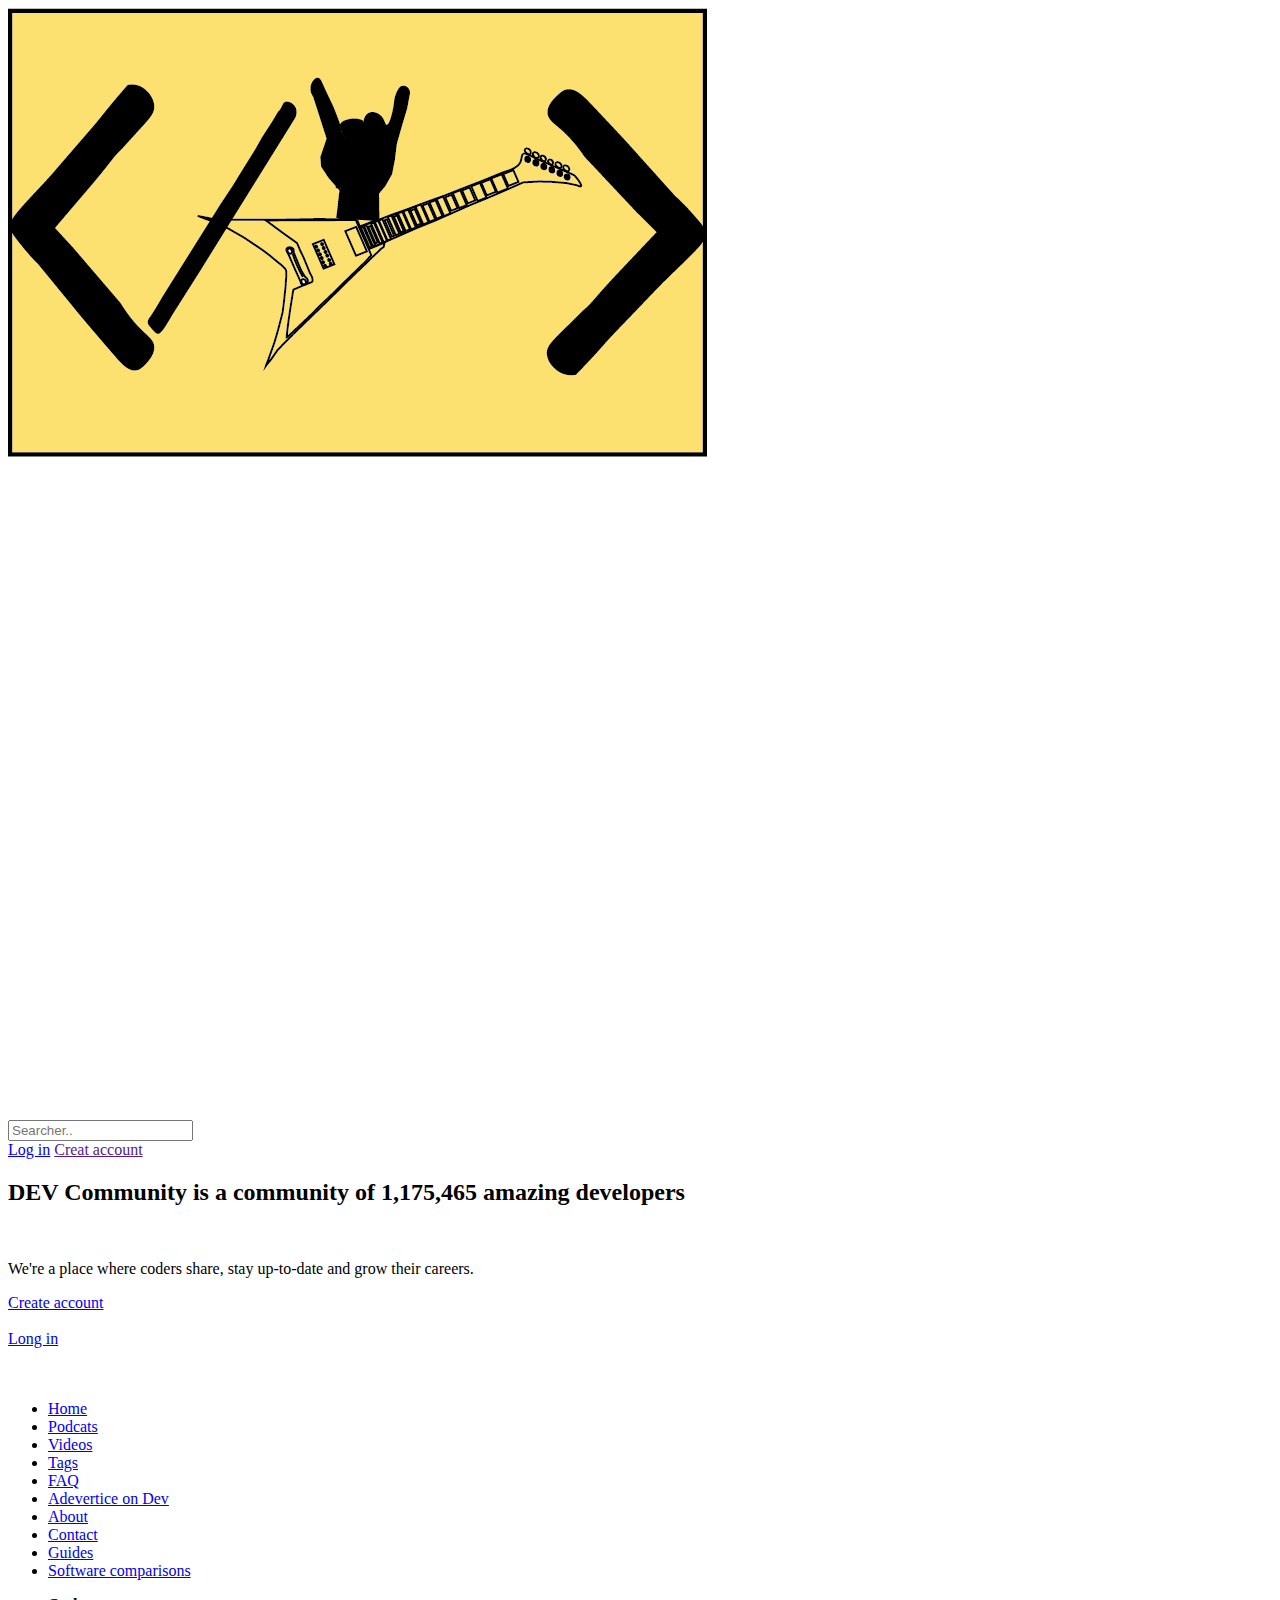
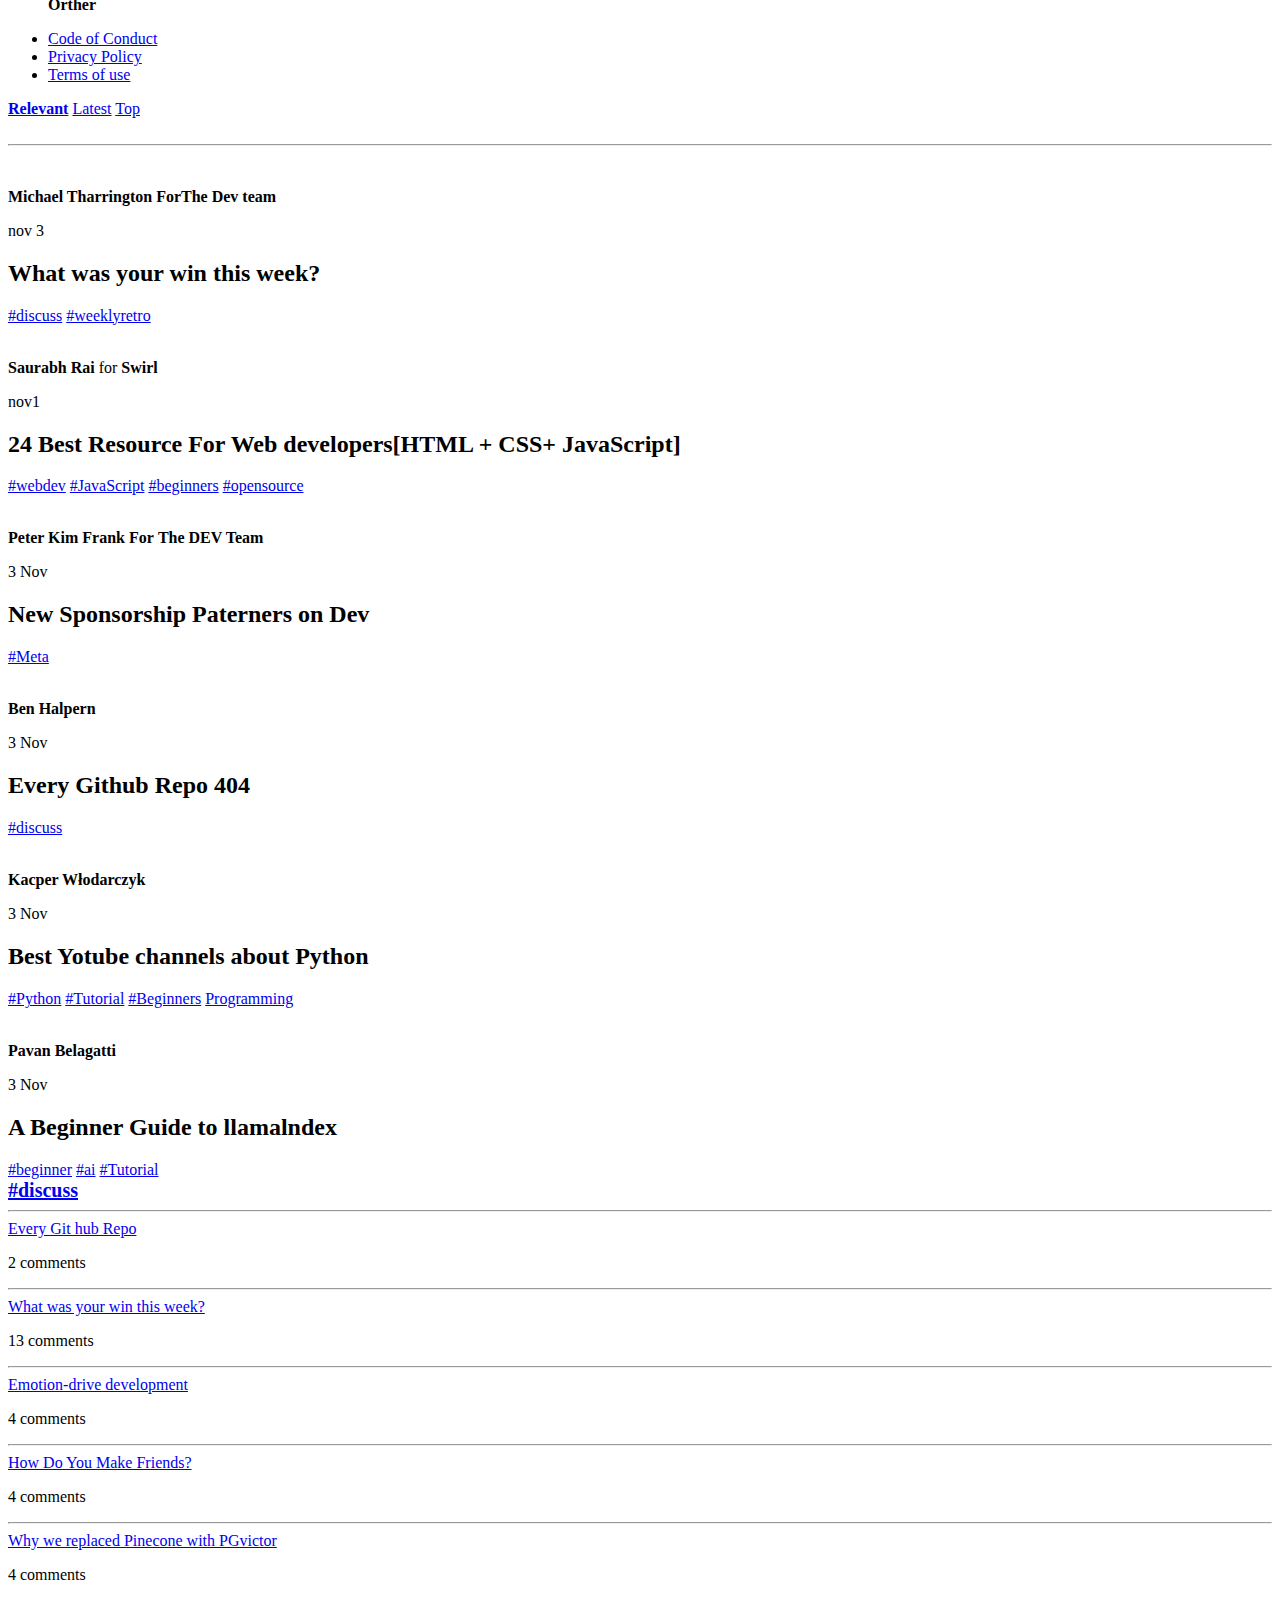
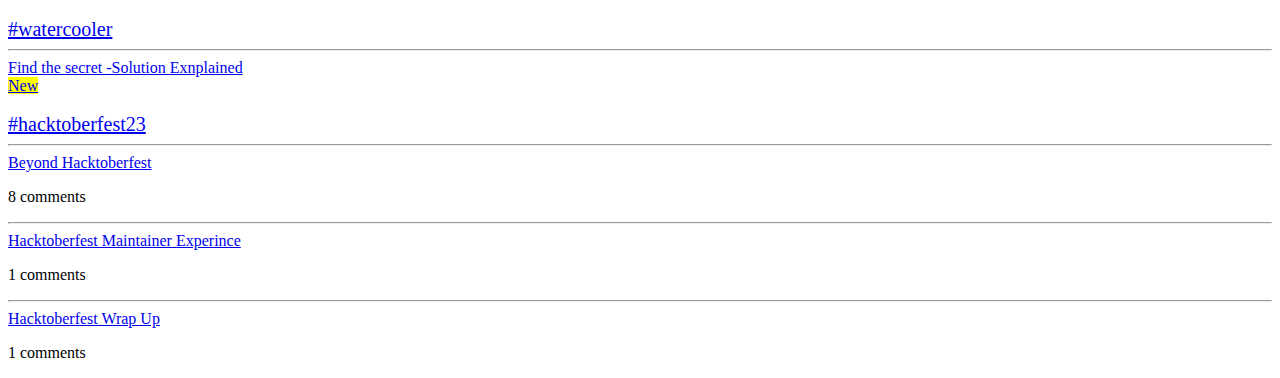
==== commit fb0605bb: "gg" ====
--- a/Index.html
+++ b/Index.html
@@ -5,21 +5,21 @@
     <link rel="stylesheet" href="https://cdnjs.cloudflare.com/ajax/libs/font-awesome/6.4.2/css/all.min.css" integrity="sha512-z3gLpd7yknf1YoNbCzqRKc4qyor8gaKU1qmn+CShxbuBusANI9QpRohGBreCFkKxLhei6S9CQXFEbbKuqLg0DA==" crossorigin="anonymous" referrerpolicy="no-referrer" />
     <meta name="viewport" content="width=device-width, initial-scale=1.0">
     <title>Renposive</title>
-    <!-- <link rel="stylesheet" href="style.css"> -->
-    <link rel="stylesheet" href="style2.css">
+    <link rel="stylesheet" href="style.css">
+    <!-- <link rel="stylesheet" href="style2.css"> -->
 </head>
 <body>
     <header class="header">
         <div class="header__contenedor">
             <div class="header__contenedor--img-input">
                 <i class="fa-solid fa-bars fa-xl"></i>
-                <img class="header__logo" src="Yesid Stiven Pabon Corredor.20.png" alt="" src="">
+                <img class="header__logo" src="Yesid Stiven Pabon Corredor.20.png" alt="">
                 <i class="fa-solid fa-magnifying-glass fa-xl"></i>
                 <input class="header__input" type="text"placeholder="Searcher.." >
             </div>
             <div class="header__contenedor--link">
-                <a class="header__link"href="">Log in</a>
-                <a class="header__link1"href="/register/register.html">Creat account</a>
+                <a class="header__link"href="/Login/login.html">Log in</a>
+                <a class="header__link1"href="">Creat account</a>
             </div>    
         </div>      
     </header>
@@ -34,7 +34,7 @@
                 </div>
                 <div class="contenedor__nav--hipervinculos">
                     <a class="contenedor__nav--hipervinculos-1" href="#">Create account</a><br><br>
-                    <a class="contenedor__nav--hipervinculos-2" href="#">Long in</a>
+                    <a class="contenedor__nav--hipervinculos-2" href="/Login/login.html">Long in</a>
                 </div><br><br>
                  <div class="contenedor__etiquetas">
                         <ul>
